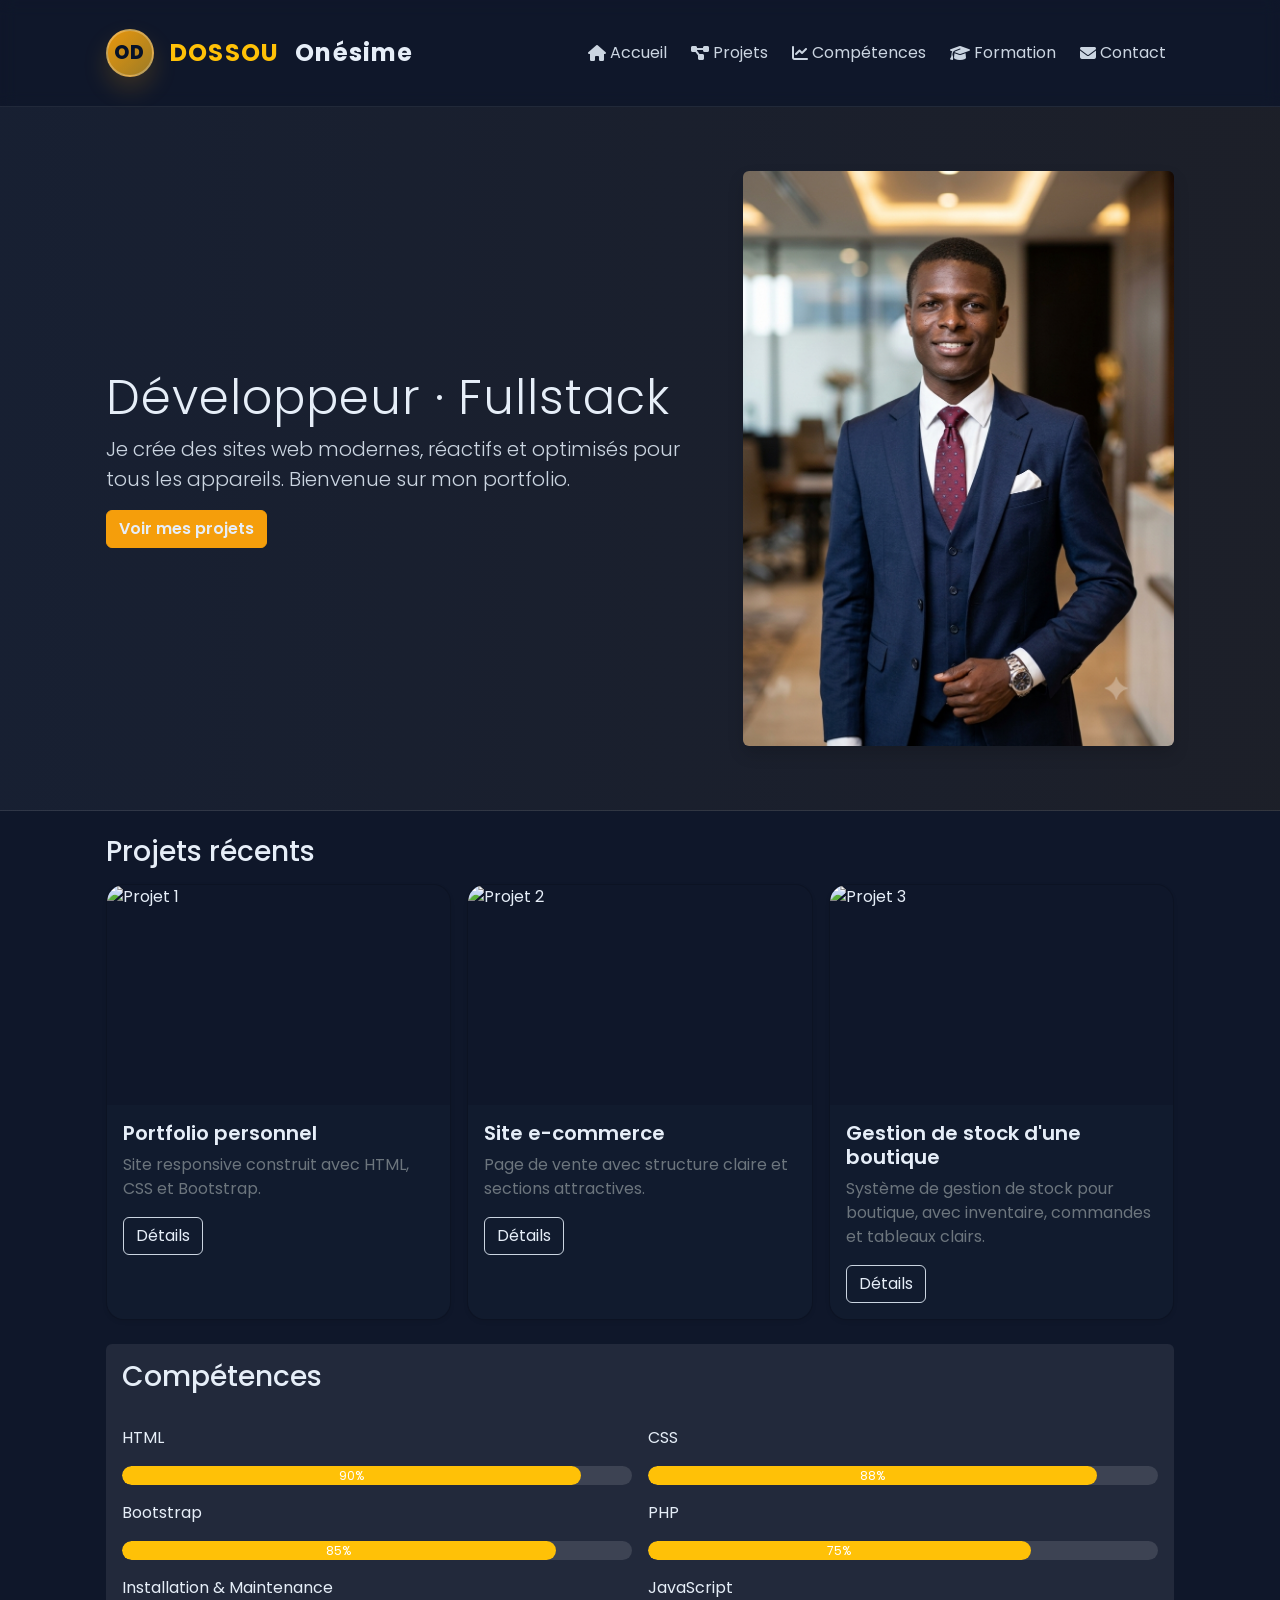
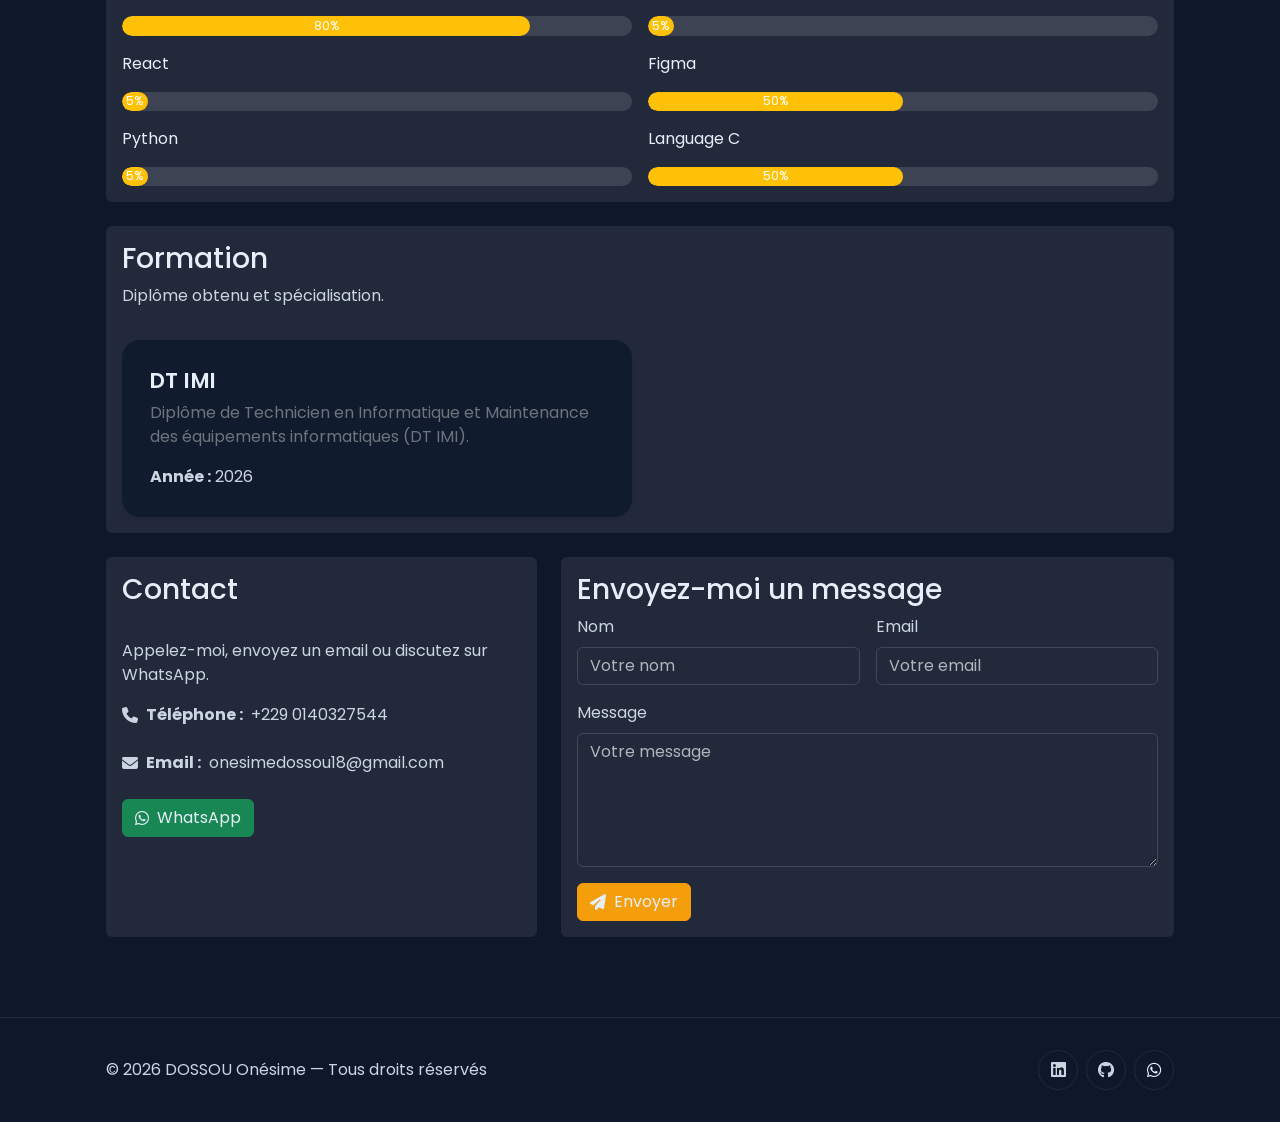
==== portfolio_custom.html @ 72a1354d "commit initial" ====
<!doctype html>
<html lang="fr">
<head>
  <meta charset="utf-8">
  <meta name="viewport" content="width=device-width,initial-scale=1">
  <title>Portfolio — Ma Version</title>
  <link rel="preconnect" href="https://fonts.googleapis.com">
  <link rel="preconnect" href="https://fonts.gstatic.com" crossorigin>
  <link href="https://fonts.googleapis.com/css2?family=Poppins:wght@300;400;500;600;700&display=swap" rel="stylesheet">
  <link href="https://cdn.jsdelivr.net/npm/bootstrap@5.3.2/dist/css/bootstrap.min.css" rel="stylesheet" integrity="sha384-" crossorigin="anonymous">
  <link rel="stylesheet" href="https://cdnjs.cloudflare.com/ajax/libs/font-awesome/6.5.2/css/all.min.css" crossorigin="anonymous" referrerpolicy="no-referrer">
  <link rel="stylesheet" href="style.css">
</head>
<body>
  <div class="page">
  <header class="site-header bg-transparent">
    <nav class="navbar navbar-expand-lg">
      <div class="container">
        <a class="navbar-brand fw-bold d-flex align-items-center gap-3" href="#">
          <span class="brand-mark">OD</span>
          <span class="text-warning">DOSSOU</span>
          <span class="text-white">Onésime</span>
        </a>
        <button class="navbar-toggler border-0 text-white" type="button" data-bs-toggle="collapse" data-bs-target="#portfolioNavbar" aria-controls="portfolioNavbar" aria-expanded="false" aria-label="Toggle navigation">
          <span class="navbar-toggler-icon"></span>
        </button>
        <div class="collapse navbar-collapse" id="portfolioNavbar">
          <div class="navbar-nav ms-auto d-flex flex-wrap gap-2">
              <li class="nav-item">
                <a class="nav-link text-muted d-flex align-items-center" href="#">
                  <i class="fa-solid fa-house me-1"></i>
                  Accueil
                </a>
              </li>
              <li class="nav-item">
                <a class="nav-link text-muted d-flex align-items-center" href="#projets">
                  <i class="fa-solid fa-diagram-project me-1"></i>
                  Projets
                </a>
              </li>
              <li class="nav-item">
                <a class="nav-link text-muted d-flex align-items-center" href="#competences">
                  <i class="fa-solid fa-chart-line me-1"></i>
                  Compétences
                </a>
              </li>
              <li class="nav-item">
                <a class="nav-link text-muted d-flex align-items-center" href="#formation">
                  <i class="fa-solid fa-graduation-cap me-1"></i>
                  Formation
                </a>
              </li>
              <li class="nav-item">
                <a class="nav-link text-muted d-flex align-items-center" href="#contact">
                  <i class="fa-solid fa-envelope me-1"></i>
                  Contact
                </a>
              </li>
          </div>
        </div>
      </div>
    </nav>
  </header>

  <section class="hero py-5">
    <div class="container">
      <div class="row align-items-center">
        <div class="col-lg-7">
          <h2 class="display-5 text-white">Développeur · Fullstack</h2>
          <p class="lead text-muted">Je crée des sites web modernes, réactifs et optimisés pour tous les appareils. Bienvenue sur mon portfolio.</p>
          <a class="btn btn-warning text-dark fw-semibold" href="#projets">Voir mes projets</a>
        </div>
        <div class="col-lg-5 d-none d-lg-block text-center">
          <img src="Gemini_Generated_Image_.png" class="img-fluid rounded shadow" alt="Photo de profil">
        </div>
      </div>
    </div>
  </section>

  <main class="container py-4">
    <section id="projets" class="projets mb-4">
      <h3 class="mb-3 text-white">Projets récents</h3>
      <div class="row g-3">
        <div class="col-md-4">
          <div class="card overflow-hidden h-100 shadow-sm">
            <img src="https://images.unsplash.com/photo-1522202176988-66273c2fd55f?auto=format&fit=crop&w=800&q=80" class="card-img-top" alt="Projet 1">
            <div class="card-body">
              <h5 class="card-title text-dark">Portfolio personnel</h5>
              <p class="card-text text-secondary">Site responsive construit avec HTML, CSS et Bootstrap.</p>
              <a href="#" class="btn btn-outline-dark">Détails</a>
            </div>
          </div>
        </div>

        <div class="col-md-4">
          <div class="card overflow-hidden h-100 shadow-sm">
            <img src="https://images.unsplash.com/photo-1498050108023-c5249f4df085?auto=format&fit=crop&w=800&q=80" class="card-img-top" alt="Projet 2">
            <div class="card-body">
              <h5 class="card-title text-dark">Site e-commerce</h5>
              <p class="card-text text-secondary">Page de vente avec structure claire et sections attractives.</p>
              <a href="#" class="btn btn-outline-dark">Détails</a>
            </div>
          </div>
        </div>

        <div class="col-md-4">
          <div class="card overflow-hidden h-100 shadow-sm">
            <img src="https://images.unsplash.com/photo-1518770660439-4636190af475?auto=format&fit=crop&w=800&q=80" class="card-img-top" alt="Projet 3">
            <div class="card-body">
              <h5 class="card-title text-dark">Gestion de stock d'une boutique</h5>
              <p class="card-text text-secondary">Système de gestion de stock pour boutique, avec inventaire, commandes et tableaux clairs.</p>
              <a href="#" class="btn btn-outline-dark">Détails</a>
            </div>
          </div>
        </div>
      </div>
    </section>

    <section id="competences" class="skills mb-4">
      <div class="p-3 bg-light bg-opacity-5 rounded">
        <h3 class="text-white">Compétences</h3>
        <div class="row row-cols-1 row-cols-md-2 g-3 mt-3">
          <div class="col">
            <div class="mb-3 text-white">HTML</div>
            <div class="progress" style="height: 1.2rem;"><div class="progress-bar bg-warning" role="progressbar" style="width: 90%">90%</div></div>
          </div>
          <div class="col">
            <div class="mb-3 text-white">CSS</div>
            <div class="progress" style="height: 1.2rem;"><div class="progress-bar bg-warning" role="progressbar" style="width: 88%">88%</div></div>
          </div>
          <div class="col">
            <div class="mb-3 text-white">Bootstrap</div>
            <div class="progress" style="height: 1.2rem;"><div class="progress-bar bg-warning" role="progressbar" style="width: 85%">85%</div></div>
          </div>
          <div class="col">
            <div class="mb-3 text-white">PHP</div>
            <div class="progress" style="height: 1.2rem;"><div class="progress-bar bg-warning" role="progressbar" style="width: 75%">75%</div></div>
          </div>
          <div class="col">
            <div class="mb-3 text-white">Installation & Maintenance</div>
            <div class="progress" style="height: 1.2rem;"><div class="progress-bar bg-warning" role="progressbar" style="width: 80%">80%</div></div>
          </div>
          <div class="col">
            <div class="mb-3 text-white">JavaScript</div>
            <div class="progress" style="height: 1.2rem;"><div class="progress-bar bg-warning" role="progressbar" style="width: 5%">5%</div></div>
          </div>
          <div class="col">
            <div class="mb-3 text-white">React</div>
            <div class="progress" style="height: 1.2rem;"><div class="progress-bar bg-warning" role="progressbar" style="width: 5%">5%</div></div>
          </div>
          <div class="col">
            <div class="mb-3 text-white">Figma</div>
            <div class="progress" style="height: 1.2rem;"><div class="progress-bar bg-warning" role="progressbar" style="width: 50%">50%</div></div>
          </div>
          <div class="col">
            <div class="mb-3 text-white">Python</div>
            <div class="progress" style="height: 1.2rem;"><div class="progress-bar bg-warning" role="progressbar" style="width: 5%">5%</div></div>
          </div>
          <div class="col">
            <div class="mb-3 text-white">Language C</div>
            <div class="progress" style="height: 1.2rem;"><div class="progress-bar bg-warning" role="progressbar" style="width: 50%">50%</div></div>
          </div>
        </div>
      </div>
    </section>

    <section id="formation" class="formation mb-4">
      <div class="p-3 bg-light bg-opacity-5 rounded">
        <h3 class="text-white">Formation</h3>
        <p class="text-muted">Diplôme obtenu et spécialisation.</p>
        <div class="row g-3 mt-3">
          <div class="col-md-6">
            <div class="card overflow-hidden h-100 shadow-sm border-0 bg-transparent">
              <div class="card-body">
                <h5 class="card-title text-white ">DT IMI</h5>
                <p class="card-text text-secondary">Diplôme de Technicien en Informatique et Maintenance des équipements informatiques (DT IMI).</p>
                <p class="mb-0 text-muted"><strong>Année :</strong> 2026</p>
              </div>
            </div>
          </div>
        </div>
      </div>
    </section>

  

    <section id="contact" class="contact mb-4">
      <div class="row g-4">
        <div class="col-lg-5">
          <div class="p-3 bg-light bg-opacity-5 rounded h-100">
            <h3 class="text-white">Contact</h3><br>
            <p class="text-muted">Appelez-moi, envoyez un email ou discutez sur WhatsApp.</p>
            <ul class="list-unstyled text-muted">
              <li class="d-flex align-items-center gap-2"><i class="fa-solid fa-phone"></i><strong>Téléphone :</strong> +229 0140327544</li> 
              <br>
              <li class="d-flex align-items-center gap-2"><i class="fa-solid fa-envelope"></i><strong>Email :</strong> onesimedossou18@gmail.com</li>
            </ul>
            <a href="https://wa.me/2290140327544" class="btn btn-success text-white mt-2 d-inline-flex align-items-center" target="_blank" rel="noopener noreferrer">
              <i class="fa-brands fa-whatsapp me-2"></i>
              WhatsApp
            </a>
            
          </div>
        </div>
        <div class="col-lg-7">
          <div class="p-3 bg-light bg-opacity-5 rounded">
            <h3 class="text-white">Envoyez-moi un message</h3>
            <form action="#" method="post" class="row g-3">
              <div class="col-md-6">
                <label class="form-label text-muted">Nom</label>
                <input type="text" name="name" class="form-control bg-transparent text-white border-1" placeholder="Votre nom">
              </div>
              <div class="col-md-6">
                <label class="form-label text-muted">Email</label>
                <input type="email" name="email" class="form-control bg-transparent text-white" placeholder="Votre email">
              </div>
              <div class="col-12">
                <label class="form-label text-muted">Message</label>
                <textarea name="message" rows="5" class="form-control bg-transparent text-white" placeholder="Votre message"></textarea>
              </div>
              <div class="col-12">
                <button class="btn btn-warning text-dark d-inline-flex align-items-center gap-2" type="submit">
                  <i class="fa-solid fa-paper-plane"></i>
                  Envoyer
                </button>
              </div>
            </form>
          </div>
        </div>
      </div>
    </section>
  </main>

  <footer class="site-footer py-3">
    <div class="container d-flex flex-column flex-md-row justify-content-between align-items-center gap-3">
      <div class="text-muted">© 2026 DOSSOU Onésime — Tous droits réservés</div>
      <div class="social-links d-flex gap-2">
        <a href="https://www.linkedin.com/in/on%C3%A9sime-dossou-85b86a415" class="btn btn-outline-light btn-sm d-inline-flex align-items-center justify-content-center" target="_blank" rel="noopener noreferrer" aria-label="LinkedIn">
          <i class="fa-brands fa-linkedin"></i>
        </a>
        <a href="https://github.com/onesimedossou18-design" class="btn btn-outline-light btn-sm d-inline-flex align-items-center justify-content-center" target="_blank" rel="noopener noreferrer" aria-label="GitHub">
          <i class="fa-brands fa-github"></i>
        </a>
        <a href="https://wa.me/2290140327544" class="btn btn-outline-light btn-sm d-inline-flex align-items-center justify-content-center text-white" target="_blank" rel="noopener noreferrer" aria-label="WhatsApp">
          <i class="fa-brands fa-whatsapp"></i>
        </a>
      </div>
    </div>
  </footer>
  </div>
</body>
</html>
---- style.css ----
*{
  padding: 0;
  margin: 0;
  box-sizing: border-box;
}
:root{
  --bg:#0f172a; /* deep navy */
  --panel:#111b2e;
  --panel-soft:rgba(255,255,255,0.05);
  --accent:#f59e0b; /* mustard */
  --muted:#94a3b8;
  --text:#e6eef8;
  --text-soft:#cbd5e1;
  --card-bg:#0f172a;
  --card-text:#e6eef8;
  --max-width:1100px;
}

body{
  margin:0;
  font-family:'Poppins', sans-serif;
  background:var(--bg);
  color:var(--text);
  line-height:1.5;
}
.page{
  min-height:100vh;
}
.container{
  max-width:var(--max-width);
  margin:0 auto;
  padding:1rem;
}
.site-header{
  position:sticky;
  top:0;
  z-index:1030;
  background:rgba(15,23,42,0.92);
  backdrop-filter:blur(8px);
  border-bottom:1px solid rgba(255,255,255,0.08);
}
.navbar-brand, .nav-link{text-decoration:none}
.navbar-brand{font-size:1.5rem;letter-spacing:0.05em}
.brand-mark{display:inline-flex;align-items:center;justify-content:center;width:3rem;height:3rem;border-radius:50%;background:linear-gradient(135deg, rgba(245,158,11,0.95), rgba(251,191,36,0.6));color:#071229;font-weight:800;font-size:1.2rem;box-shadow:0 12px 24px rgba(245,158,11,0.18);border:2px solid rgba(255,255,255,0.25);}
.brand-text small{font-size:0.75rem;color:rgba(255,255,255,0.65);display:none;}
.nav-link{color:var(--muted)!important;transition:color .25s ease, transform .25s ease}
.nav-link:hover{color:#fff!important;transform:translateY(-1px)}
.hero{padding:4rem 0;text-align:left;background:linear-gradient(90deg, rgba(240,246,255,0.04), rgba(245,158,11,0.06));border-bottom:1px solid rgba(255,255,255,0.1)}
.hero h2{font-size:2rem;margin:0 0 .5rem;color:var(--text);letter-spacing:0.02em}
.hero p{margin:0 0 1rem;color:var(--text-soft);max-width:720px}
.btn-warning{background:var(--accent);border-color:var(--accent);color:#071229;transition:transform .25s ease, box-shadow .25s ease}
.btn-warning:hover{transform:translateY(-2px);box-shadow:0 12px 24px rgba(245,158,11,0.18)}
main{padding:2rem 0}
.card{background:var(--card-bg);color:var(--card-text);border-radius:18px;overflow:hidden;box-shadow:0 12px 40px rgba(2,6,23,0.22);transition:transform .3s ease, box-shadow .3s ease}
.card:hover{transform:translateY(-10px);box-shadow:0 20px 50px rgba(2,6,23,0.32)}
.card img{width:100%;height:220px;object-fit:cover;display:block;transition:transform .4s ease}
.card:hover img{transform:scale(1.05)}
.card-body{background:var(--panel);}
.card-title{color:var(--text);font-weight:600}
.card-text{color:var(--text-soft);}
.card .btn-outline-dark{transition:transform .25s ease, box-shadow .25s ease}
.card .btn-outline-dark:hover{transform:translateY(-2px);box-shadow:0 12px 20px rgba(0,0,0,0.12)}
.progress{background:rgba(255,255,255,0.12);border-radius:0.75rem}
.progress-bar{border-radius:0.75rem}
.about h3, .contact h3, .skills h3{color:var(--text);margin-top:0}
.bg-opacity-5{background-color:rgba(255,255,255,0.08)!important}
.formation .card{background:rgba(255,255,255,0.04);border:1px solid rgba(255,255,255,0.12);}
.formation .card-body{padding:1.75rem;}
.formation .card-title{font-size:1.35rem;letter-spacing:0.02em;}
.formation .card-text{color:var(--text-soft);}
.form-control{background:rgba(255,255,255,0.08);color:var(--text);border:1px solid rgba(255,255,255,0.14)}
.form-control::placeholder{color:rgba(255,255,255,0.65)}
.form-control:focus{background:rgba(255,255,255,0.12);color:var(--text);box-shadow:none;border-color:rgba(245,158,11,0.4)}
.site-footer{padding:1rem 0;text-align:center;color:var(--text-soft);border-top:1px solid rgba(255,255,255,0.08);margin-top:2rem}
.site-footer .social-links a{width:40px;height:40px;display:inline-flex;align-items:center;justify-content:center;border-radius:50%;border:1px solid rgba(255,255,255,0.08);color:var(--text-soft);background:transparent;transition:transform .18s ease, background .18s ease, color .18s ease}
.site-footer .social-links a:hover{transform:translateY(-4px);color:var(--text);background:rgba(255,255,255,0.03)}
.site-footer .social-links a .fa-brands{font-size:1.05rem}
.site-footer .social-links .btn-success{background:linear-gradient(135deg,var(--accent),#fdbf24);border-color:transparent;color:#071229}
.page .text-muted{color:var(--text-soft)!important}
.page .text-white{color:var(--text)!important}
.page .text-dark{color:var(--text)!important}
.page .btn-outline-dark{color:var(--text);border-color:var(--text-soft)}
.page .btn-outline-dark:hover{background:var(--text-soft);color:var(--card-text)}
button.btn-outline-light{color:#fff;border-color:rgba(255,255,255,0.55)}
button.btn-outline-light:hover{color:#000;background:#f59e0b}
.page section{scroll-margin-top:calc(3.5rem + 2rem)}
@media(max-width:991px){
  .navbar-nav{width:100%;justify-content:center}
  .navbar-nav .nav-item{width:100%}
  .navbar-nav .nav-link{justify-content:center;padding:0.6rem 0}
  .hero{padding:3rem 0}
  .hero h2{font-size:2.2rem}
  .card img{height:180px}
}
@media(min-width:900px){
  .hero{padding:6rem 0}
  .hero h2{font-size:3rem}
}
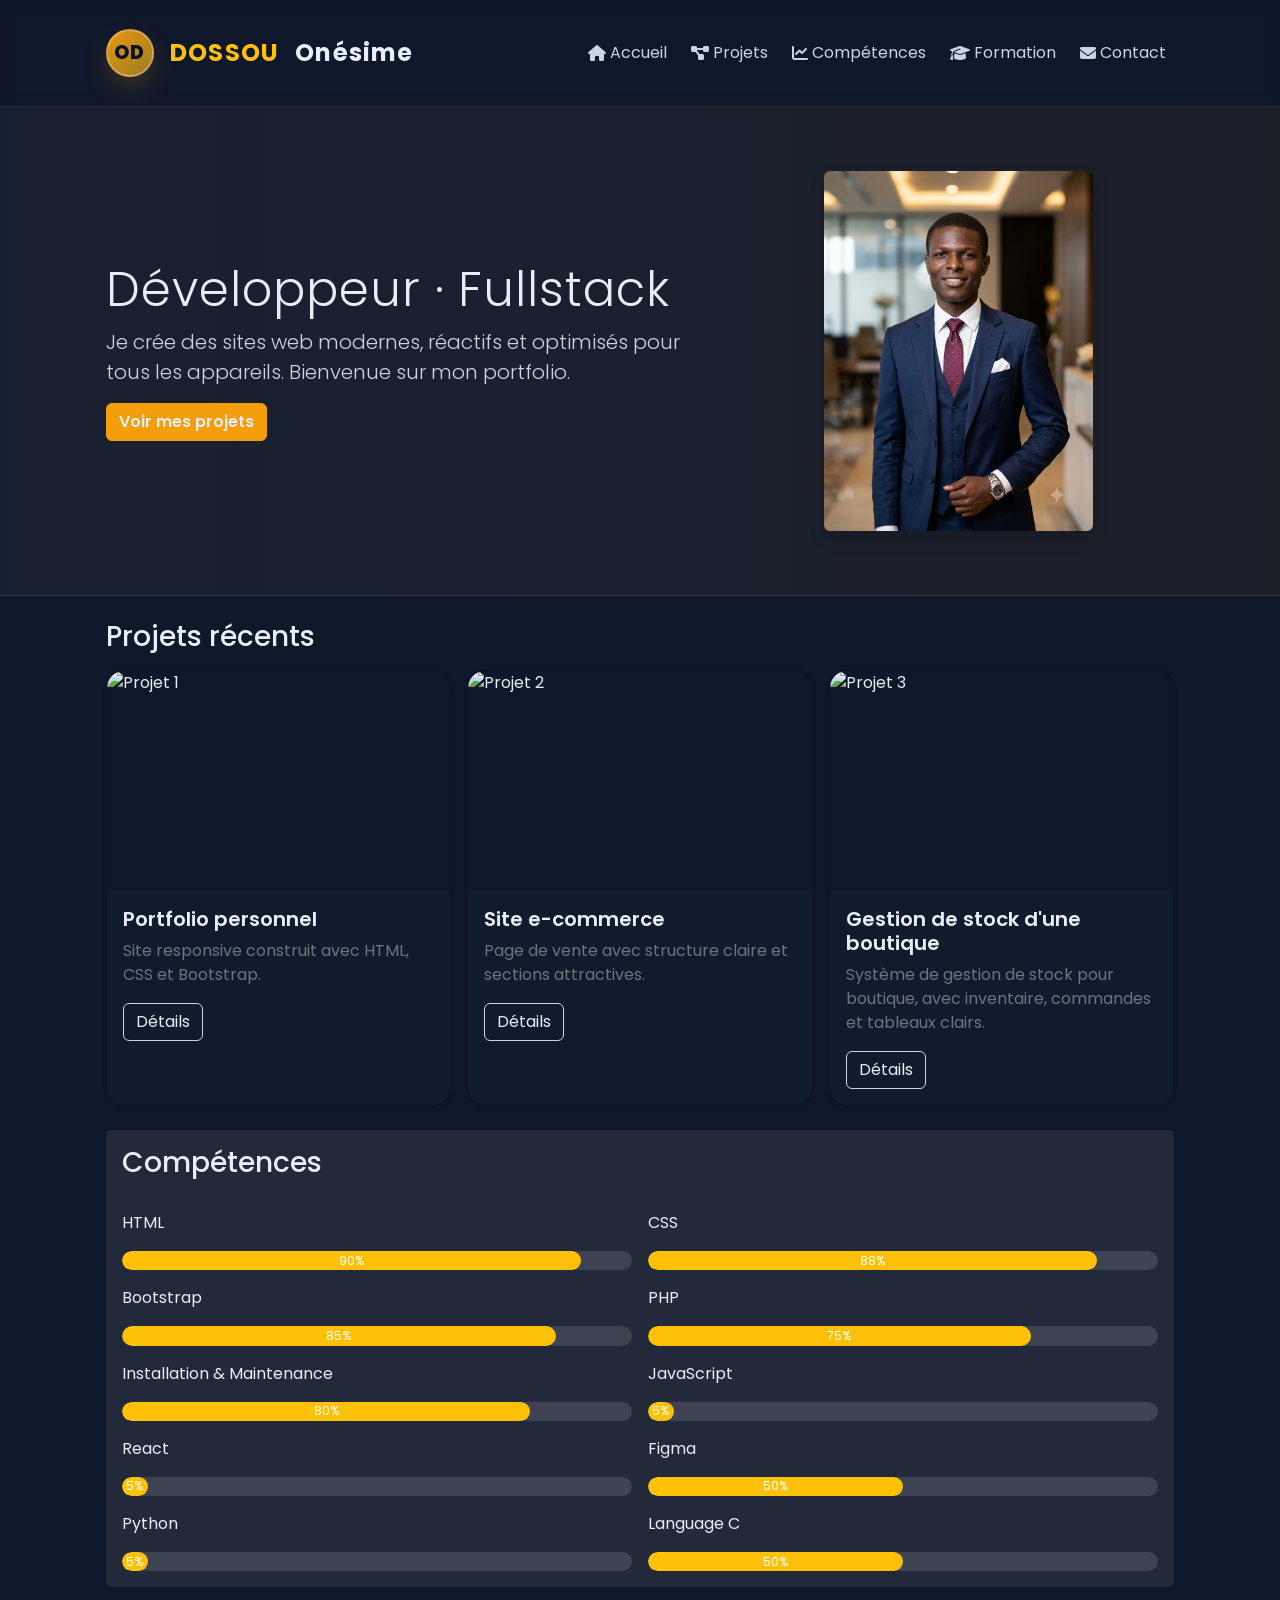
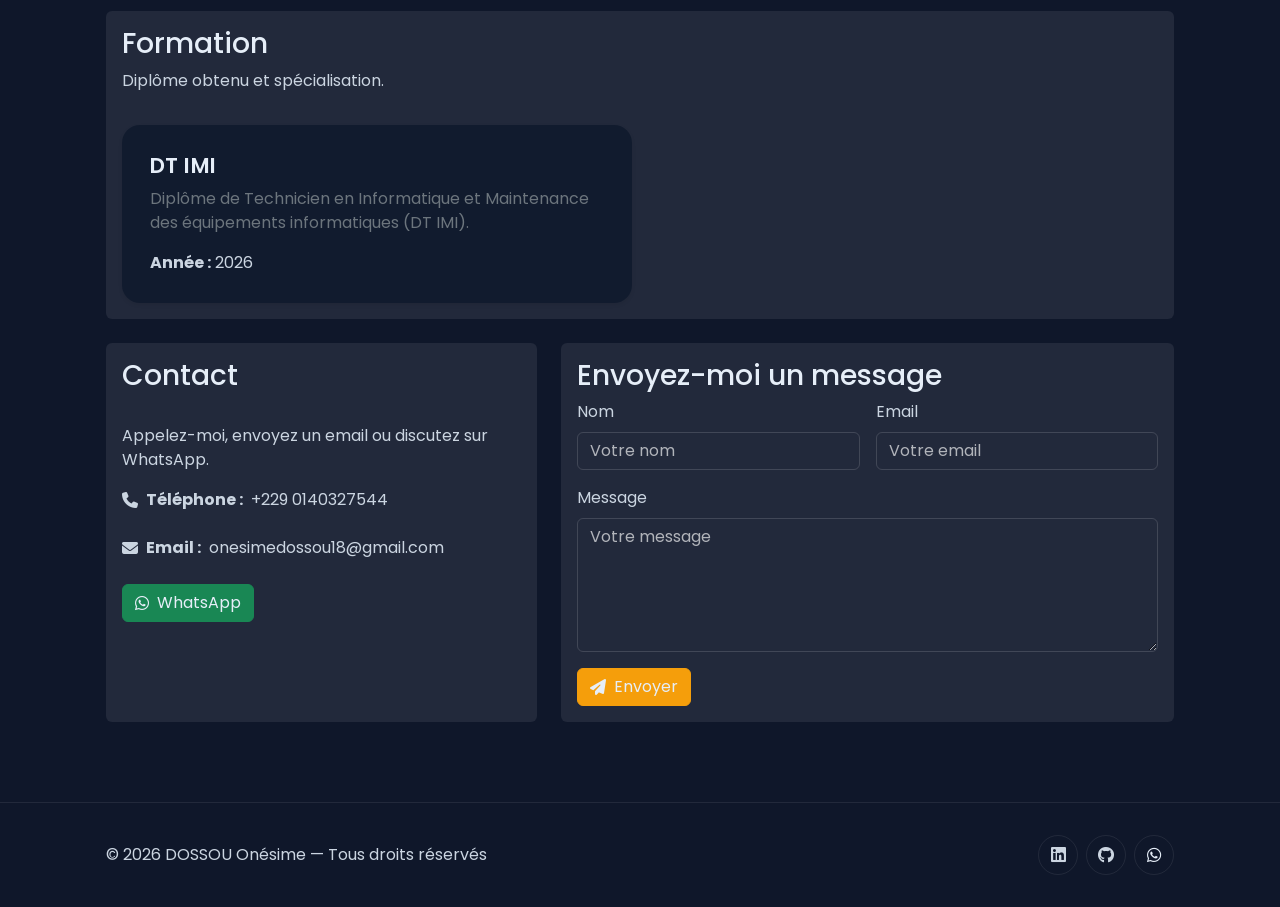
==== commit 07ddd661: "Mise à jour des liens Bootstrap et ajout de scripts, amélioration des styles CSS pour la réactivité" ====
--- a/portfolio_custom.html
+++ b/portfolio_custom.html
@@ -7,7 +7,7 @@
   <link rel="preconnect" href="https://fonts.googleapis.com">
   <link rel="preconnect" href="https://fonts.gstatic.com" crossorigin>
   <link href="https://fonts.googleapis.com/css2?family=Poppins:wght@300;400;500;600;700&display=swap" rel="stylesheet">
-  <link href="https://cdn.jsdelivr.net/npm/bootstrap@5.3.2/dist/css/bootstrap.min.css" rel="stylesheet" integrity="sha384-" crossorigin="anonymous">
+  <link href="https://cdn.jsdelivr.net/npm/bootstrap@5.3.2/dist/css/bootstrap.min.css" rel="stylesheet">
   <link rel="stylesheet" href="https://cdnjs.cloudflare.com/ajax/libs/font-awesome/6.5.2/css/all.min.css" crossorigin="anonymous" referrerpolicy="no-referrer">
   <link rel="stylesheet" href="style.css">
 </head>
@@ -248,5 +248,6 @@
     </div>
   </footer>
   </div>
+  <script src="https://cdn.jsdelivr.net/npm/bootstrap@5.3.2/dist/js/bootstrap.bundle.min.js"></script>
 </body>
 </html>
--- a/style.css
+++ b/style.css
@@ -22,6 +22,7 @@
   background:var(--bg);
   color:var(--text);
   line-height:1.5;
+  overflow-x:hidden;
 }
 .page{
   min-height:100vh;
@@ -48,6 +49,7 @@
 .hero{padding:4rem 0;text-align:left;background:linear-gradient(90deg, rgba(240,246,255,0.04), rgba(245,158,11,0.06));border-bottom:1px solid rgba(255,255,255,0.1)}
 .hero h2{font-size:2rem;margin:0 0 .5rem;color:var(--text);letter-spacing:0.02em}
 .hero p{margin:0 0 1rem;color:var(--text-soft);max-width:720px}
+.hero img{max-height:360px;object-fit:cover}
 .btn-warning{background:var(--accent);border-color:var(--accent);color:#071229;transition:transform .25s ease, box-shadow .25s ease}
 .btn-warning:hover{transform:translateY(-2px);box-shadow:0 12px 24px rgba(245,158,11,0.18)}
 main{padding:2rem 0}
@@ -85,6 +87,8 @@
 button.btn-outline-light:hover{color:#000;background:#f59e0b}
 .page section{scroll-margin-top:calc(3.5rem + 2rem)}
 @media(max-width:991px){
+  .navbar-brand{font-size:1.15rem;gap:.5rem!important}
+  .brand-mark{width:2.5rem;height:2.5rem;font-size:1rem}
   .navbar-nav{width:100%;justify-content:center}
   .navbar-nav .nav-item{width:100%}
   .navbar-nav .nav-link{justify-content:center;padding:0.6rem 0}
@@ -92,6 +96,22 @@
   .hero h2{font-size:2.2rem}
   .card img{height:180px}
 }
+@media(max-width:575px){
+  .container{padding-left:1rem;padding-right:1rem}
+  .navbar-brand{max-width:calc(100% - 3.5rem);white-space:normal;line-height:1.2}
+  .navbar-brand .text-white{display:none}
+  .hero{padding:2.5rem 0}
+  .hero h2{font-size:clamp(1.8rem,8vw,2.2rem);line-height:1.2}
+  .hero p{font-size:1rem}
+  .hero .btn,.contact .btn{width:100%;justify-content:center}
+  .card img{height:200px}
+  .card:hover{transform:none}
+  .formation .card-body{padding:1.25rem}
+  .contact li{align-items:flex-start!important;flex-wrap:wrap}
+  .contact li strong{margin-right:.25rem}
+  .site-footer .container{padding-top:.5rem;padding-bottom:.5rem}
+  .site-footer .text-muted{font-size:.85rem}
+}
 @media(min-width:900px){
   .hero{padding:6rem 0}
   .hero h2{font-size:3rem}
